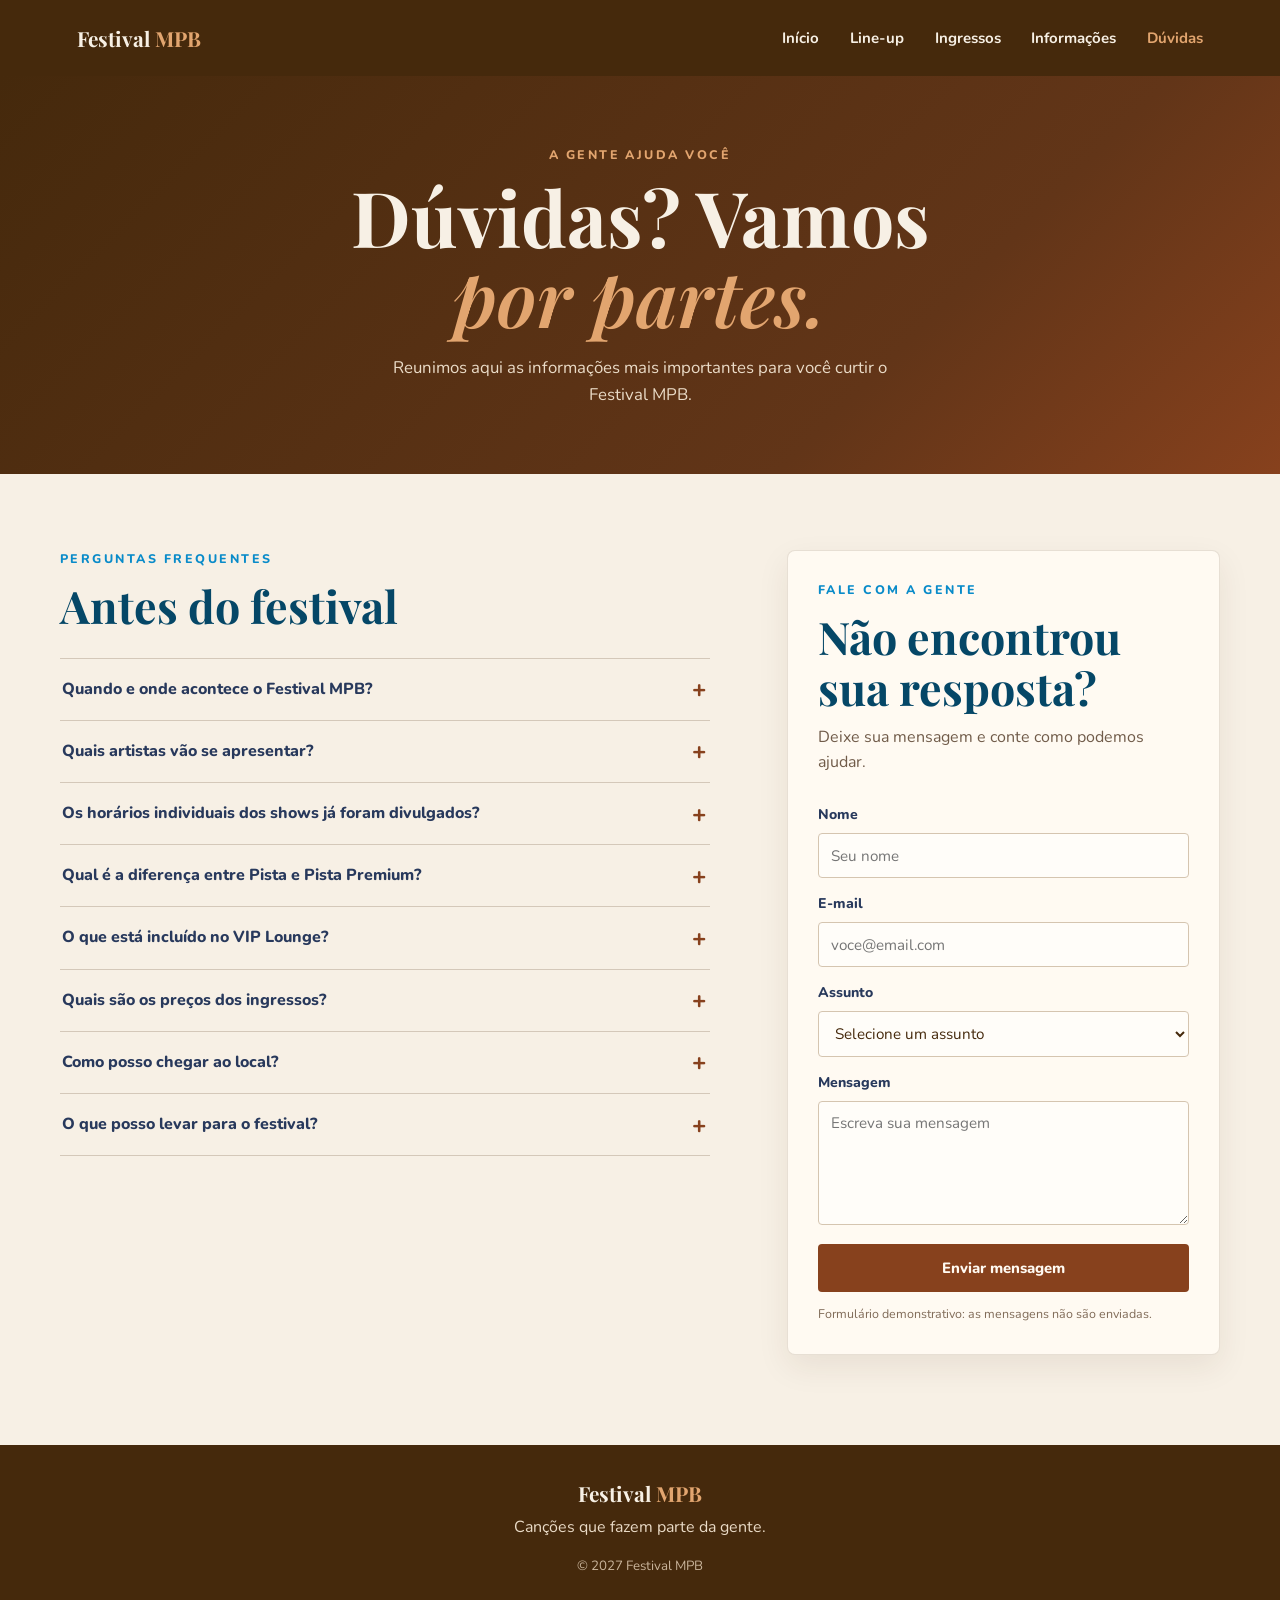
==== faq.html @ a31697d5 "finalizcao do faq.html" ====
<!doctype html>
<html lang="pt-BR">
<head>
  <meta charset="utf-8">
  <meta name="viewport" content="width=device-width, initial-scale=1">
  <meta name="theme-color" content="#45290c">
  <meta name="description" content="Perguntas frequentes e contato do Festival MPB, no Rio de Janeiro.">
  <title>Dúvidas e contato | Festival MPB</title>
  <link rel="preconnect" href="https://fonts.googleapis.com">
  <link rel="preconnect" href="https://fonts.gstatic.com" crossorigin>
  <link href="https://fonts.googleapis.com/css2?family=Nunito:wght@400;600;700;800&family=Playfair+Display:wght@600;700&display=swap" rel="stylesheet">
  <link rel="stylesheet" href="style.css">
</head>
<body>
  <header class="site-header">
    <a class="brand" href="index.html" aria-label="Festival MPB — início">Festival <span>MPB</span></a>
    <nav class="main-nav" aria-label="Navegação principal">
      <a href="index.html">Início</a><a href="lineup.html">Line-up</a><a href="ingressos.html">Ingressos</a><a href="informacoes.html">Informações</a><a href="faq.html" aria-current="page">Dúvidas</a>
    </nav>
  </header>
  <main>
    <section class="faq-hero"><p class="eyebrow">A gente ajuda você</p><h1>Dúvidas? Vamos<br><em>por partes.</em></h1><p>Reunimos aqui as informações mais importantes para você curtir o Festival MPB.</p></section>
    <section class="faq-content">
      <div class="faq-list">
        <p class="eyebrow">Perguntas frequentes</p>
        <h2>Antes do festival</h2>
        <details class="faq-item"><summary>Quando e onde acontece o Festival MPB?</summary><p>O festival acontece de 20 a 25 de janeiro de 2027, no Parque Bondinho Pão de Açúcar, na Avenida Pasteur, 520 — Urca, Rio de Janeiro.</p></details>
        <details class="faq-item"><summary>Quais artistas vão se apresentar?</summary><p>Jorge Vercillo, Djavan, Marisa Monte, Gilberto Gil, Maria Bethânia, Chico Buarque, Milton Nascimento e Roberto Carlos fazem parte da programação. No dia 25 acontece um bis com uma hora para cada artista, a partir das 13h. Consulte a página de <a href="lineup.html">line-up</a> para ver a programação.</p></details>
        <details class="faq-item"><summary>Os horários individuais dos shows já foram divulgados?</summary><p>Por enquanto, a programação indica as faixas da manhã (8h às 17h) e da noite (18h às 3h) entre os dias 20 e 23. Os horários individuais serão divulgados em breve.</p></details>
        <details class="faq-item"><summary>Qual é a diferença entre Pista e Pista Premium?</summary><p>A Pista é a opção padrão, sem assentos. A Pista Premium inclui assentos e vista panorâmica dos shows.</p></details>
        <details class="faq-item"><summary>O que está incluído no VIP Lounge?</summary><p>O VIP Lounge reúne os benefícios da Pista Premium e oferece área coberta, espaços de descanso, comida e acesso ao Bondinho.</p></details>
        <details class="faq-item"><summary>Quais são os preços dos ingressos?</summary><p>A Pista custa R$ 150, a Pista Premium custa R$ 450 e o VIP Lounge custa R$ 1.150. Veja todos os detalhes na página de <a href="ingressos.html">ingressos</a>.</p></details>
        <details class="faq-item"><summary>Como posso chegar ao local?</summary><p>O Parque fica na Avenida Pasteur, 520, na Urca. Há opções de ônibus e de metrô com integração de ônibus. Veja o <a href="informacoes.html">mapa e as orientações de chegada</a>.</p></details>
        <details class="faq-item"><summary>O que posso levar para o festival?</summary><p>Como orientação geral, traga seu ingresso, documento com foto, celular e uma bolsa pequena com itens pessoais. Armas, objetos cortantes, fogos de artifício, recipientes de vidro e objetos volumosos não são permitidos. A lista definitiva será publicada pela organização; confira as <a href="informacoes.html">regras gerais</a> antes do evento.</p></details>
      </div>
      <aside class="contact-panel" id="contato">
        <p class="eyebrow">Fale com a gente</p><h2>Não encontrou<br>sua resposta?</h2><p class="contact-intro">Deixe sua mensagem e conte como podemos ajudar.</p>
        <form class="contact-form">
          <label for="nome">Nome</label><input id="nome" name="nome" type="text" placeholder="Seu nome" autocomplete="name">
          <label for="email">E-mail</label><input id="email" name="email" type="email" placeholder="voce@email.com" autocomplete="email">
          <label for="assunto">Assunto</label><select id="assunto" name="assunto"><option value="" selected disabled>Selecione um assunto</option><option>Ingressos</option><option>Programação</option><option>Acesso e transporte</option><option>Outro assunto</option></select>
          <label for="mensagem">Mensagem</label><textarea id="mensagem" name="mensagem" rows="5" placeholder="Escreva sua mensagem"></textarea>
          <button type="button" class="button button-primary">Enviar mensagem</button>
        </form>
        <p class="form-note">Formulário demonstrativo: as mensagens não são enviadas.</p>
      </aside>
    </section>
  </main>
  <footer class="site-footer"><a class="brand" href="index.html">Festival <span>MPB</span></a><p>Canções que fazem parte da gente.</p><small>© 2027 Festival MPB</small></footer>
</body>
</html>
---- style.css ----
:root {
  --brown: #45290c;
  --rust: #87411d;
  --blue: #054767;
  --sky: #098bc9;
  --ink-blue: #28395c;
  --cream: #f7f0e5;
  --paper: #fffaf2;
  --serif: "Playfair Display", Georgia, serif;
  --sans: "Nunito", Arial, sans-serif;
}

* { box-sizing: border-box; }
html { scroll-behavior: smooth; }
body { margin: 0; color: var(--brown); background: var(--cream); font-family: var(--sans); }
a { color: inherit; }
.site-header { min-height: 76px; padding: 16px clamp(20px, 6vw, 88px); display: flex; align-items: center; justify-content: space-between; gap: 24px; background: var(--brown); color: var(--cream); }
.brand { font: 700 1.3rem var(--serif); text-decoration: none; white-space: nowrap; }
.brand span { color: #e2a56f; }
.main-nav { display: flex; align-items: center; flex-wrap: wrap; justify-content: flex-end; gap: clamp(14px, 2.4vw, 34px); }
.main-nav a { color: var(--cream); text-decoration: none; font-size: .94rem; font-weight: 700; }
.main-nav a:hover, .main-nav a[aria-current="page"] { color: #e2a56f; }
.lineup-hero { min-height: 380px; padding: 78px 24px 64px; text-align: center; color: var(--cream); background: linear-gradient(135deg, rgba(69,41,12,.97), rgba(69,41,12,.86)), radial-gradient(ellipse at 50% 100%, #87411d, transparent 66%); }
.eyebrow { margin: 0 0 14px; color: var(--sky); font-size: .78rem; font-weight: 800; letter-spacing: .2em; text-transform: uppercase; }
.lineup-hero .eyebrow { color: #e2a56f; }
.lineup-hero h1 { margin: 0; font: 600 clamp(2.5rem, 6vw, 4.4rem)/1.07 var(--serif); }
.lineup-hero h1 em { color: #e2a56f; font-weight: 600; }
.hero-copy { margin: 20px auto 22px; max-width: 520px; color: #eadbc7; font-size: 1.08rem; }
.text-link { display: inline-flex; gap: 10px; align-items: center; color: #fff; font-weight: 800; text-decoration-color: #e2a56f; text-underline-offset: 5px; }
.schedule-section { width: min(1080px, calc(100% - 40px)); margin: 0 auto; padding: 72px 0 88px; }
.section-heading { margin-bottom: 48px; text-align: center; }
.section-heading h2 { margin: 0; color: var(--blue); font: 700 clamp(2.1rem, 4vw, 3rem) var(--serif); }
.section-heading > p:last-child { margin: 12px 0 0; color: #705b49; }
.day-block { padding: 28px 0 40px; border-top: 1px solid rgba(69,41,12,.2); }
.day-heading { display: flex; align-items: center; gap: 18px; margin-bottom: 22px; }
.day-number { color: var(--rust); font: 700 3rem/.95 var(--serif); }
.day-heading h3 { margin: 0; color: var(--blue); font: 700 1.45rem var(--serif); }
.day-heading p { margin: 3px 0 0; color: #806b58; font-size: .9rem; }
.artist-grid { display: grid; grid-template-columns: repeat(2, minmax(0, 1fr)); gap: 22px; }
.artist-card { display: grid; grid-template-columns: minmax(130px, 39%) 1fr; min-height: 190px; overflow: hidden; background: var(--paper); border: 1px solid rgba(69,41,12,.12); border-radius: 8px; box-shadow: 0 8px 24px rgba(69,41,12,.07); }
.artist-card img { width: 100%; height: 100%; min-height: 190px; object-fit: cover; object-position: center 28%; background: #e3d3bf; }
.artist-info { display: flex; flex-direction: column; justify-content: center; padding: 20px; }
.artist-slot { margin: 0 0 7px; color: var(--sky); font-size: .75rem; font-weight: 800; letter-spacing: .09em; text-transform: uppercase; }
.artist-info h4 { margin: 0; color: var(--ink-blue); font: 700 clamp(1.2rem, 2vw, 1.55rem) var(--serif); }
.artist-stage { margin: 9px 0 0; color: #806b58; font-size: .88rem; }
.intermission { display: flex; align-items: center; justify-content: space-between; gap: 20px; }
.intermission .day-heading { margin: 0; }
.intermission-note { color: #806b58; }
.encore-block { padding: 30px; border: 1px solid rgba(135,65,29,.28); border-radius: 10px; background: #f0e3d1; }
.encore-intro { margin: 0 0 18px; color: #705b49; }
.encore-list { display: grid; grid-template-columns: repeat(2, minmax(0, 1fr)); margin: 0; padding: 0; list-style: none; border-top: 1px solid rgba(69,41,12,.16); }
.encore-list li { display: flex; gap: 18px; padding: 12px 8px; border-bottom: 1px solid rgba(69,41,12,.16); }
.encore-list time { min-width: 42px; color: var(--rust); font-weight: 800; }
.encore-list span { color: var(--ink-blue); font-weight: 700; }
.encore-stage { margin-top: 18px; }
.schedule-note { margin: 22px 0 0; color: #806b58; font-size: .85rem; text-align: center; }
.site-footer { padding: 34px 24px; color: var(--cream); background: var(--brown); text-align: center; }
.site-footer p { margin: 8px 0 16px; color: #eadbc7; }
.site-footer small { color: #c9b49b; }

@media (max-width: 700px) {
  .site-header { align-items: flex-start; flex-direction: column; }
  .main-nav { justify-content: flex-start; gap: 10px 20px; }
  .lineup-hero { min-height: 340px; padding-top: 65px; }
  .artist-grid { grid-template-columns: 1fr; gap: 14px; }
  .artist-card { grid-template-columns: 38% 1fr; min-height: 165px; }
  .artist-card img { min-height: 165px; }
  .artist-info { padding: 15px; }
  .intermission { align-items: flex-start; flex-direction: column; }
  .encore-block { padding: 22px 17px; }
  .encore-list { grid-template-columns: 1fr; }
}

/* Página inicial */
.home-hero { position: relative; display: flex; align-items: center; min-height: min(690px, calc(100vh - 76px)); padding: 80px clamp(24px, 10vw, 150px); overflow: hidden; color: var(--cream); background: linear-gradient(90deg, rgba(40,24,9,.96) 0%, rgba(55,32,13,.83) 48%, rgba(55,32,13,.2) 100%), linear-gradient(0deg, rgba(40,24,9,.36), rgba(40,24,9,.12)), url("img/djavan.webp") center 36%/cover no-repeat; }
.home-hero-content { position: relative; z-index: 1; max-width: 650px; }
.home-hero .eyebrow { color: #e2a56f; }
.home-hero h1 { margin: 0; font: 700 clamp(3.2rem, 8vw, 6.4rem)/.99 var(--serif); letter-spacing: -.035em; }
.home-hero h1 em, .home-intro h2 em { color: #e2a56f; font-weight: 600; }
.home-lead { max-width: 520px; margin: 23px 0 28px; color: #f0e4d3; font-size: clamp(1rem, 1.6vw, 1.2rem); line-height: 1.65; }
.home-actions { display: flex; flex-wrap: wrap; gap: 12px; }
.button { display: inline-flex; min-height: 48px; align-items: center; justify-content: center; gap: 10px; padding: 12px 20px; border: 1px solid transparent; border-radius: 4px; font-size: .93rem; font-weight: 800; text-decoration: none; transition: transform .2s ease, background .2s ease; }
.button:hover { transform: translateY(-2px); }
.button-primary { color: #fffaf2; background: var(--rust); }
.button-primary:hover { background: #a45329; }
.button-outline { color: var(--cream); border-color: rgba(255,250,242,.65); background: rgba(69,41,12,.2); }
.button-outline:hover { background: rgba(255,250,242,.12); }
.home-meta { display: flex; align-items: center; gap: 20px; margin-top: 42px; color: #e8d9c6; font-size: .88rem; line-height: 1.35; }
.home-meta strong { display: block; color: #fffaf2; font: 700 1.35rem var(--serif); }
.home-meta i { width: 1px; height: 38px; background: #e2a56f; }
.hero-note { position: absolute; right: 5vw; bottom: 34px; display: flex; gap: 12px; color: #f0e4d3; font: italic 1.15rem var(--serif); }
.hero-note b { color: #e2a56f; }
.home-intro { max-width: 800px; margin: 0 auto; padding: 96px 24px 90px; text-align: center; }
.home-intro h2, .home-venue h2, .home-cta h2 { margin: 0; color: var(--blue); font: 700 clamp(2.3rem, 5vw, 4rem)/1.1 var(--serif); }
.home-intro h2 em { color: var(--rust); }
.home-intro > p:last-child { max-width: 640px; margin: 20px auto 0; color: #705b49; font-size: 1.05rem; line-height: 1.8; }
.featured-section { padding: 75px clamp(20px, 7vw, 100px) 90px; background: var(--paper); }
.featured-heading { display: flex; align-items: end; justify-content: space-between; gap: 24px; max-width: 1200px; margin: 0 auto 32px; }
.featured-heading h2 { margin: 0; color: var(--blue); font: 700 clamp(2rem, 4vw, 3.2rem)/1.12 var(--serif); }
.featured-heading > .text-link { flex: 0 0 auto; margin-bottom: 8px; color: var(--rust); }
.featured-grid { display: grid; grid-template-columns: repeat(3, minmax(0, 1fr)); gap: 20px; max-width: 1200px; margin: 0 auto; }
.featured-card { position: relative; min-height: 400px; overflow: hidden; border-radius: 7px; background: var(--brown); }
.featured-card::after { position: absolute; inset: 35% 0 0; background: linear-gradient(0deg, rgba(35,20,8,.92), transparent); content: ""; }
.featured-card img { width: 100%; height: 100%; min-height: 400px; object-fit: cover; transition: transform .5s ease; }
.featured-card:hover img { transform: scale(1.04); }
.featured-overlay { position: absolute; z-index: 1; right: 22px; bottom: 24px; left: 22px; color: #fffaf2; }
.featured-overlay p { margin: 0 0 5px; color: #e2a56f; font-size: .8rem; font-weight: 800; letter-spacing: .1em; text-transform: uppercase; }
.featured-overlay h3 { margin: 0; font: 700 2rem var(--serif); }
.home-venue { display: grid; grid-template-columns: 1fr 1fr; align-items: center; gap: 60px; padding: 90px clamp(24px, 12vw, 170px); background: #eee1d0; }
.venue-copy { max-width: 500px; }
.venue-copy > p:not(.eyebrow) { max-width: 490px; color: #705b49; line-height: 1.75; }
.venue-copy .text-link { margin-top: 8px; color: var(--rust); }
.venue-mark { display: flex; min-height: 320px; flex-direction: column; align-items: center; justify-content: center; padding: 36px; border: 1px solid rgba(135,65,29,.32); border-radius: 50% 50% 47% 53% / 52% 48% 52% 48%; color: var(--cream); text-align: center; background: radial-gradient(circle at 50% 42%, #27617a 0 18%, #17445b 19% 36%, #45290c 37% 100%); box-shadow: 0 18px 48px rgba(69,41,12,.16); }
.venue-mark span { color: #e8c39d; font-size: .84rem; font-weight: 800; letter-spacing: .16em; text-transform: uppercase; }
.venue-mark strong { margin: 8px 0; font: 700 clamp(2rem, 4vw, 3.25rem)/1 var(--serif); }
.venue-mark small { color: #e8d9c6; }
.home-cta { padding: 86px 24px 96px; text-align: center; background: var(--cream); }
.home-cta h2 { margin-bottom: 26px; }

@media (max-width: 700px) {
  .home-hero { min-height: 620px; padding: 65px 24px 90px; background-position: 58% center; }
  .home-hero h1 { font-size: clamp(3.3rem, 14vw, 5rem); }
  .hero-note { right: 22px; font-size: .95rem; }
  .home-meta { margin-top: 32px; }
  .home-intro { padding: 70px 24px; }
  .featured-section { padding: 65px 20px; }
  .featured-heading { align-items: flex-start; flex-direction: column; }
  .featured-grid { grid-template-columns: 1fr; gap: 14px; }
  .featured-card, .featured-card img { min-height: 360px; }
  .home-venue { grid-template-columns: 1fr; gap: 36px; padding: 68px 24px; }
  .venue-mark { min-height: 280px; }
}

/* Ingressos */
.tickets-hero { padding: 72px 24px 68px; color: var(--cream); text-align: center; background: linear-gradient(135deg, #45290c, #623518 70%, #87411d); }
.tickets-hero .eyebrow { color: #e2a56f; }
.tickets-hero h1 { margin: 0; font: 700 clamp(2.8rem, 6vw, 4.8rem)/1.04 var(--serif); }
.tickets-hero h1 em { color: #e2a56f; font-weight: 600; }
.tickets-hero > p:not(.eyebrow) { max-width: 570px; margin: 18px auto 22px; color: #eadbc7; font-size: 1.05rem; line-height: 1.65; }
.tickets-hero .text-link { color: #fffaf2; }
.ticket-section { width: min(1160px, calc(100% - 40px)); margin: 0 auto; padding: 76px 0 82px; }
.ticket-section .section-heading { margin-bottom: 38px; }
.ticket-section .section-heading > p:last-child { max-width: 590px; margin-right: auto; margin-left: auto; line-height: 1.6; }
.ticket-grid { display: grid; grid-template-columns: repeat(3, minmax(0, 1fr)); align-items: stretch; gap: 20px; }
.ticket-card { position: relative; overflow: hidden; border: 1px solid rgba(69,41,12,.16); border-radius: 8px; background: var(--paper); box-shadow: 0 12px 32px rgba(69,41,12,.08); }
.ticket-card-top { min-height: 185px; padding: 28px 26px 22px; color: var(--cream); background: var(--brown); }
.ticket-kicker { margin: 0 0 10px; color: #e2a56f; font-size: .75rem; font-weight: 800; letter-spacing: .13em; text-transform: uppercase; }
.ticket-card h3 { margin: 0; font: 700 clamp(1.7rem, 3vw, 2.25rem) var(--serif); }
.ticket-price { display: flex; align-items: baseline; gap: 8px; margin: 18px 0 0; color: #eadbc7; font-size: .86rem; }
.ticket-price strong { color: #fffaf2; font-size: 1.1rem; }
.ticket-card-body { display: flex; min-height: 290px; flex-direction: column; padding: 24px 26px 25px; }
.ticket-description { min-height: 52px; margin: 0; color: #705b49; line-height: 1.55; }
.ticket-card ul { display: grid; gap: 13px; margin: 22px 0 26px; padding: 0; list-style: none; }
.ticket-card li { position: relative; padding-left: 24px; color: var(--ink-blue); font-size: .93rem; line-height: 1.4; }
.ticket-card li::before { position: absolute; top: 0; left: 0; color: var(--sky); font-weight: 800; content: "✓"; }
.ticket-link { display: inline-flex; align-items: center; gap: 9px; margin-top: auto; color: var(--rust); font-size: .88rem; font-weight: 800; text-decoration-color: rgba(135,65,29,.45); text-underline-offset: 4px; }
.ticket-card-featured { border: 2px solid var(--rust); transform: translateY(-8px); }
.ticket-card-featured .ticket-card-top { background: var(--blue); }
.ticket-card-featured .ticket-kicker { color: #8fd5f1; }
.ticket-ribbon { position: absolute; top: 14px; right: -35px; width: 130px; padding: 5px 0; transform: rotate(39deg); color: #fff; background: var(--rust); font-size: .7rem; font-weight: 800; text-align: center; }
.ticket-card-vip .ticket-card-top { background: #28395c; }
.ticket-card-vip .ticket-kicker { color: #e2a56f; }
.ticket-note { margin: 30px 0 0; color: #806b58; font-size: .9rem; text-align: center; }
.ticket-bottom { padding: 65px 24px 72px; text-align: center; background: #eee1d0; }
.ticket-bottom h2 { margin: 0; color: var(--blue); font: 700 clamp(2rem, 4vw, 3rem) var(--serif); }
.ticket-bottom > p:not(.eyebrow) { margin: 13px 0 24px; color: #705b49; }

@media (max-width: 850px) {
  .ticket-grid { grid-template-columns: 1fr; max-width: 540px; margin: 0 auto; gap: 18px; }
  .ticket-card-featured { transform: none; }
  .ticket-card-body { min-height: auto; }
  .ticket-card-top { min-height: 165px; }
  .ticket-description { min-height: auto; }
}

/* Informações */
.info-hero { padding: 72px 24px 68px; color: var(--cream); text-align: center; background: linear-gradient(135deg, #45290c, #623518 70%, #87411d); }
.info-hero .eyebrow { color: #e2a56f; }
.info-hero h1 { margin: 0; font: 700 clamp(2.8rem, 6vw, 4.8rem)/1.04 var(--serif); }
.info-hero h1 em { color: #e2a56f; font-weight: 600; }
.info-hero > p:not(.eyebrow) { margin: 18px auto 0; color: #eadbc7; font-size: 1.05rem; }
.info-location { display: grid; grid-template-columns: minmax(260px, .78fr) minmax(0, 1.22fr); align-items: stretch; gap: 48px; width: min(1160px, calc(100% - 40px)); margin: 0 auto; padding: 78px 0; }
.info-location-copy { display: flex; flex-direction: column; align-items: flex-start; justify-content: center; }
.info-location-copy h2 { margin: 0 0 20px; color: var(--blue); font: 700 clamp(2rem, 4vw, 3rem)/1.1 var(--serif); }
.info-location-copy address { margin-bottom: 24px; color: #705b49; font-style: normal; line-height: 1.8; }
.map-frame { min-height: 360px; overflow: hidden; border: 1px solid rgba(69,41,12,.15); border-radius: 8px; background: #e8d9c6; box-shadow: 0 12px 32px rgba(69,41,12,.1); }
.map-frame iframe { display: block; width: 100%; height: 100%; min-height: 360px; border: 0; }
.arrival-section { padding: 74px max(20px, calc((100% - 1160px) / 2)) 70px; background: var(--paper); }
.arrival-section .section-heading { margin-bottom: 34px; }
.arrival-section .section-heading > p:last-child { max-width: 600px; margin-right: auto; margin-left: auto; }
.arrival-grid { display: grid; grid-template-columns: repeat(3, minmax(0, 1fr)); gap: 18px; }
.arrival-card { padding: 25px 24px 28px; border: 1px solid rgba(69,41,12,.13); border-radius: 7px; background: var(--cream); }
.arrival-icon { display: grid; width: 38px; height: 38px; place-items: center; border-radius: 50%; color: #fff; background: var(--rust); font-weight: 800; }
.arrival-card h3 { margin: 17px 0 8px; color: var(--blue); font: 700 1.35rem var(--serif); }
.arrival-card p { margin: 0; color: #705b49; font-size: .94rem; line-height: 1.65; }
.official-link { margin: 26px 0 0; color: #806b58; font-size: .88rem; text-align: center; }
.official-link a { color: var(--rust); font-weight: 800; text-underline-offset: 3px; }
.rules-section { width: min(1060px, calc(100% - 40px)); margin: 0 auto; padding: 76px 0 88px; }
.rules-section .section-heading { margin-bottom: 34px; }
.rules-grid { display: grid; grid-template-columns: repeat(2, minmax(0, 1fr)); gap: 20px; }
.rules-card { padding: 27px 28px; border-radius: 8px; }
.rules-allowed { background: #e8eee3; }
.rules-not-allowed { background: #f2e4da; }
.rules-card h3 { display: flex; align-items: center; gap: 11px; margin: 0 0 18px; color: var(--blue); font: 700 1.4rem var(--serif); }
.rules-card h3 span { display: grid; width: 28px; height: 28px; place-items: center; border-radius: 50%; color: #fff; background: #39714a; font: 800 1rem var(--sans); }
.rules-not-allowed h3 span { background: #a64c32; }
.rules-card ul { display: grid; gap: 12px; margin: 0; padding-left: 20px; color: #594737; line-height: 1.55; }
.rules-note { max-width: 810px; margin: 24px auto 0; color: #806b58; font-size: .88rem; line-height: 1.6; text-align: center; }

@media (max-width: 800px) {
  .info-location { grid-template-columns: 1fr; gap: 28px; padding: 60px 0; }
  .arrival-grid { grid-template-columns: 1fr; max-width: 580px; margin: 0 auto; }
  .rules-grid { grid-template-columns: 1fr; }
}

/* Dúvidas e contato */
.faq-hero { padding: 70px 24px 66px; color: var(--cream); text-align: center; background: linear-gradient(135deg, #45290c, #623518 70%, #87411d); }
.faq-hero .eyebrow { color: #e2a56f; }
.faq-hero h1 { margin: 0; font: 700 clamp(2.8rem, 6vw, 4.8rem)/1.04 var(--serif); }
.faq-hero h1 em { color: #e2a56f; font-weight: 600; }
.faq-hero > p:not(.eyebrow) { max-width: 540px; margin: 18px auto 0; color: #eadbc7; font-size: 1.05rem; line-height: 1.6; }
.faq-content { display: grid; grid-template-columns: minmax(0, 1.2fr) minmax(300px, .8fr); align-items: start; gap: clamp(32px, 6vw, 78px); width: min(1160px, calc(100% - 40px)); margin: 0 auto; padding: 76px 0 90px; }
.faq-list > h2, .contact-panel h2 { margin: 0 0 26px; color: var(--blue); font: 700 clamp(2rem, 3.5vw, 2.8rem)/1.12 var(--serif); }
.faq-item { border-bottom: 1px solid rgba(69,41,12,.2); }
.faq-item:first-of-type { border-top: 1px solid rgba(69,41,12,.2); }
.faq-item summary { position: relative; padding: 19px 34px 19px 2px; color: var(--ink-blue); cursor: pointer; font-weight: 800; line-height: 1.45; list-style: none; }
.faq-item summary::-webkit-details-marker { display: none; }
.faq-item summary::after { position: absolute; top: 50%; right: 4px; color: var(--rust); content: "+"; font-size: 1.5rem; transform: translateY(-50%); }
.faq-item[open] summary::after { content: "−"; }
.faq-item p { margin: -2px 30px 20px 2px; color: #705b49; font-size: .94rem; line-height: 1.7; }
.faq-item a { color: var(--rust); font-weight: 800; text-underline-offset: 3px; }
.contact-panel { padding: 30px; border: 1px solid rgba(69,41,12,.13); border-radius: 8px; background: var(--paper); box-shadow: 0 12px 32px rgba(69,41,12,.08); }
.contact-panel h2 { margin-bottom: 12px; }
.contact-intro { margin: 0 0 22px; color: #705b49; line-height: 1.6; }
.contact-form { display: grid; gap: 9px; }
.contact-form label { margin-top: 7px; color: var(--ink-blue); font-size: .88rem; font-weight: 800; }
.contact-form input, .contact-form select, .contact-form textarea { width: 100%; min-height: 45px; padding: 11px 12px; border: 1px solid #d5c5b0; border-radius: 4px; outline: none; color: var(--brown); background: #fffdf9; font: 400 .95rem var(--sans); }
.contact-form textarea { min-height: 120px; resize: vertical; }
.contact-form input:focus, .contact-form select:focus, .contact-form textarea:focus { border-color: var(--sky); box-shadow: 0 0 0 3px rgba(9,139,201,.12); }
.contact-form .button { margin-top: 10px; border: 0; cursor: default; font-family: var(--sans); }
.form-note { margin: 13px 0 0; color: #806b58; font-size: .78rem; line-height: 1.5; }

@media (max-width: 800px) {
  .faq-content { grid-template-columns: 1fr; }
  .contact-panel { max-width: 600px; }
}
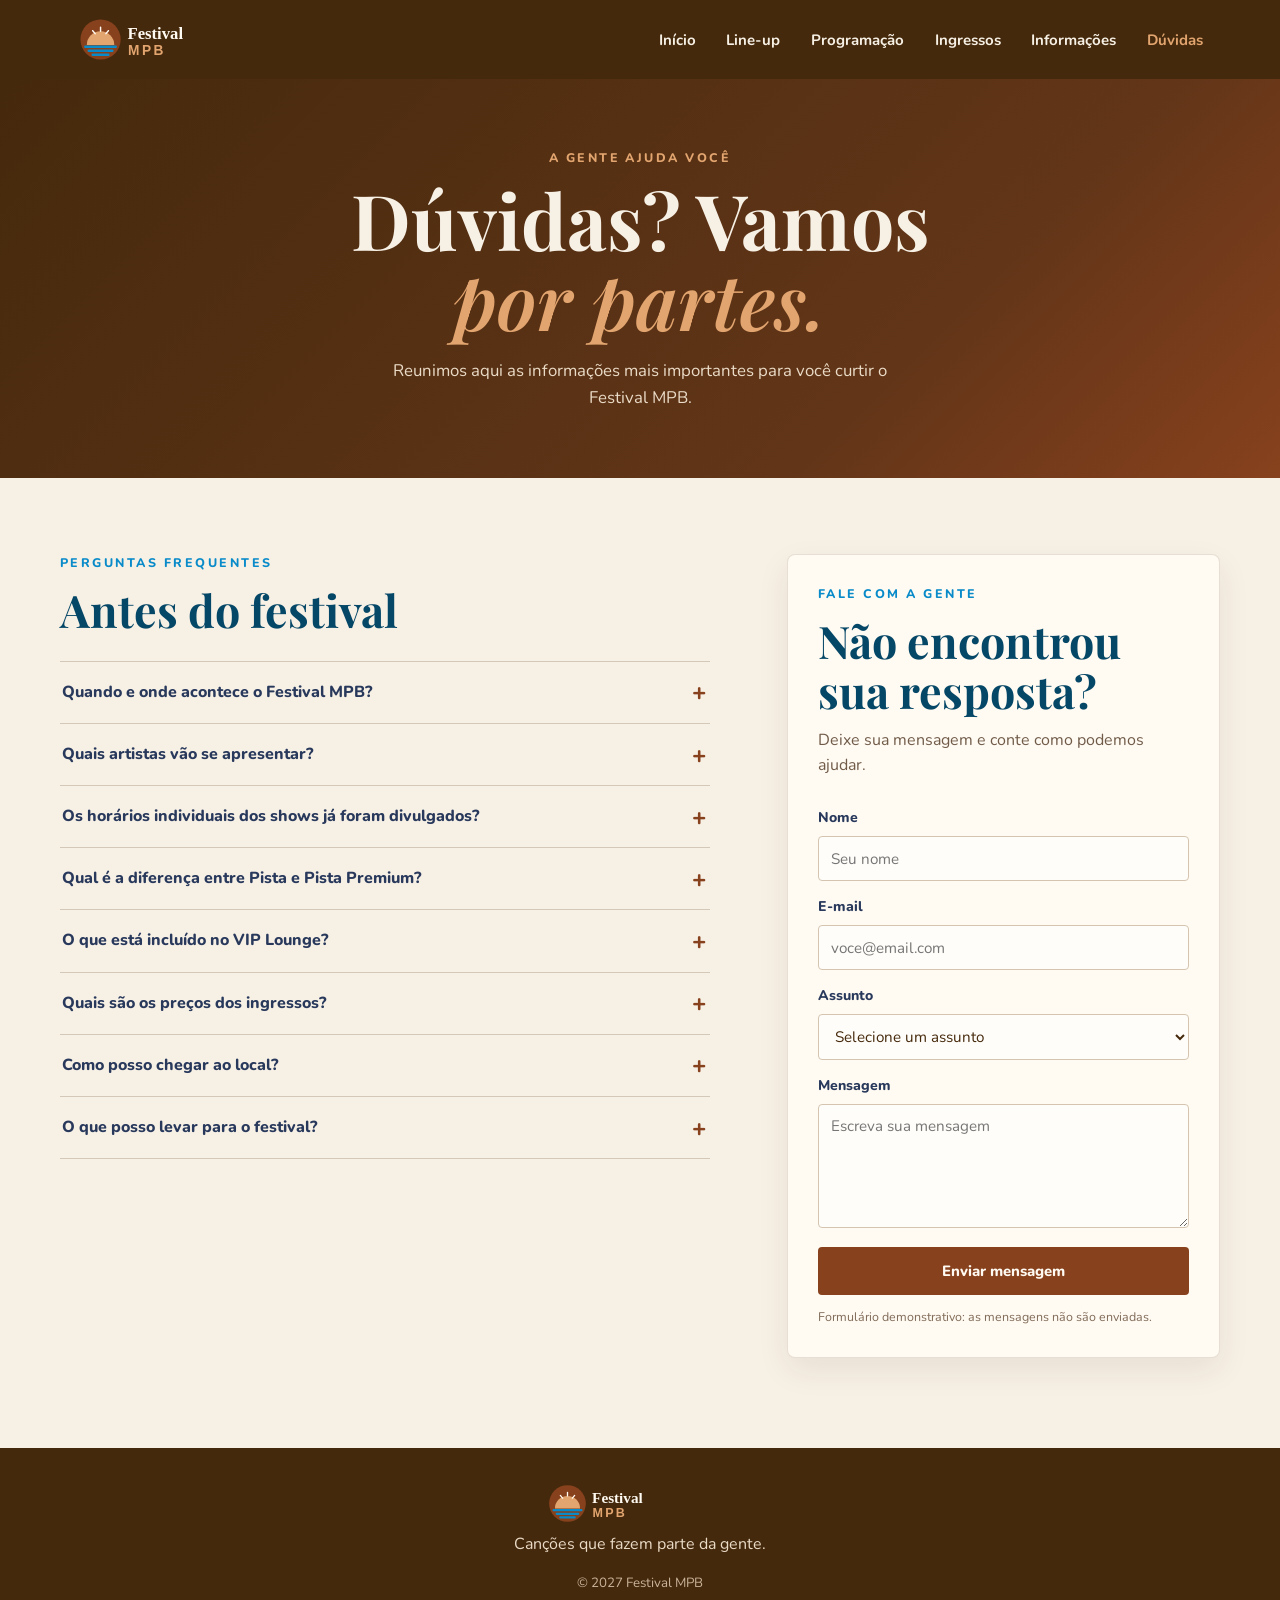
==== commit 09b235d8: "finalizcao do projeto + extras" ====
--- a/faq.html
+++ b/faq.html
@@ -6,6 +6,7 @@
   <meta name="theme-color" content="#45290c">
   <meta name="description" content="Perguntas frequentes e contato do Festival MPB, no Rio de Janeiro.">
   <title>Dúvidas e contato | Festival MPB</title>
+  <link rel="icon" type="image/svg+xml" href="img/favicon.svg">
   <link rel="preconnect" href="https://fonts.googleapis.com">
   <link rel="preconnect" href="https://fonts.gstatic.com" crossorigin>
   <link href="https://fonts.googleapis.com/css2?family=Nunito:wght@400;600;700;800&family=Playfair+Display:wght@600;700&display=swap" rel="stylesheet">
@@ -13,9 +14,9 @@
 </head>
 <body>
   <header class="site-header">
-    <a class="brand" href="index.html" aria-label="Festival MPB — início">Festival <span>MPB</span></a>
+    <a class="brand" href="index.html" aria-label="Festival MPB — início"><img src="img/festival-mpb-logo.svg" alt="Festival MPB"></a>
     <nav class="main-nav" aria-label="Navegação principal">
-      <a href="index.html">Início</a><a href="lineup.html">Line-up</a><a href="ingressos.html">Ingressos</a><a href="informacoes.html">Informações</a><a href="faq.html" aria-current="page">Dúvidas</a>
+      <a href="index.html">Início</a><a href="lineup.html">Line-up</a><a href="programacao.html">Programação</a><a href="ingressos.html">Ingressos</a><a href="informacoes.html">Informações</a><a href="faq.html" aria-current="page">Dúvidas</a>
     </nav>
   </header>
   <main>
@@ -46,6 +47,6 @@
       </aside>
     </section>
   </main>
-  <footer class="site-footer"><a class="brand" href="index.html">Festival <span>MPB</span></a><p>Canções que fazem parte da gente.</p><small>© 2027 Festival MPB</small></footer>
+  <footer class="site-footer"><a class="brand" href="index.html"><img src="img/festival-mpb-logo.svg" alt="Festival MPB"></a><p>Canções que fazem parte da gente.</p><small>© 2027 Festival MPB</small></footer>
 </body>
 </html>
--- a/style.css
+++ b/style.css
@@ -17,6 +17,7 @@
 .site-header { min-height: 76px; padding: 16px clamp(20px, 6vw, 88px); display: flex; align-items: center; justify-content: space-between; gap: 24px; background: var(--brown); color: var(--cream); }
 .brand { font: 700 1.3rem var(--serif); text-decoration: none; white-space: nowrap; }
 .brand span { color: #e2a56f; }
+.brand img { display: block; width: 206px; height: auto; }
 .main-nav { display: flex; align-items: center; flex-wrap: wrap; justify-content: flex-end; gap: clamp(14px, 2.4vw, 34px); }
 .main-nav a { color: var(--cream); text-decoration: none; font-size: .94rem; font-weight: 700; }
 .main-nav a:hover, .main-nav a[aria-current="page"] { color: #e2a56f; }
@@ -57,6 +58,7 @@
 .site-footer { padding: 34px 24px; color: var(--cream); background: var(--brown); text-align: center; }
 .site-footer p { margin: 8px 0 16px; color: #eadbc7; }
 .site-footer small { color: #c9b49b; }
+.site-footer .brand img { width: 188px; margin: 0 auto; }
 
 @media (max-width: 700px) {
   .site-header { align-items: flex-start; flex-direction: column; }
@@ -244,3 +246,41 @@
   .faq-content { grid-template-columns: 1fr; }
   .contact-panel { max-width: 600px; }
 }
+
+/* Programação completa */
+.program-hero { padding: 70px 24px 66px; color: var(--cream); text-align: center; background: linear-gradient(135deg, #45290c, #623518 70%, #87411d); }
+.program-hero .eyebrow { color: #e2a56f; }
+.program-hero h1 { margin: 0; font: 700 clamp(2.8rem, 6vw, 4.8rem)/1.04 var(--serif); }
+.program-hero h1 em { color: #e2a56f; font-weight: 600; }
+.program-hero > p:not(.eyebrow) { max-width: 550px; margin: 18px auto 0; color: #eadbc7; font-size: 1.05rem; line-height: 1.6; }
+.program-content { width: min(980px, calc(100% - 40px)); margin: 0 auto; padding: 42px 0 84px; }
+.program-jump { position: sticky; z-index: 5; top: 0; display: flex; flex-wrap: wrap; justify-content: center; gap: 8px; margin: 0 -12px 34px; padding: 12px; border-bottom: 1px solid rgba(69,41,12,.12); background: rgba(247,240,229,.96); backdrop-filter: blur(10px); }
+.program-jump a { padding: 8px 13px; border-radius: 30px; color: var(--blue); background: #fffaf2; font-size: .88rem; font-weight: 800; text-decoration: none; }
+.program-jump a:hover, .program-jump a:focus-visible { color: white; background: var(--rust); }
+.program-day { margin: 0 0 24px; padding: 26px 30px 20px; border: 1px solid rgba(69,41,12,.14); border-radius: 8px; background: var(--paper); box-shadow: 0 8px 24px rgba(69,41,12,.05); scroll-margin-top: 76px; }
+.program-day > header { display: flex; align-items: center; gap: 17px; margin-bottom: 16px; }
+.program-day > header > span { color: var(--rust); font: 700 2.7rem/.95 var(--serif); }
+.program-day header h2 { margin: 0; color: var(--blue); font: 700 1.45rem var(--serif); }
+.program-day header p { margin: 3px 0 0; color: #806b58; font-size: .87rem; }
+.program-day ol { margin: 0; padding: 0; list-style: none; }
+.program-day li { display: grid; grid-template-columns: 120px 1fr; gap: 14px; align-items: center; padding: 17px 4px; border-top: 1px solid rgba(69,41,12,.12); }
+.program-day li time { color: var(--rust); font-size: .93rem; font-weight: 800; }
+.program-day li h3, .rest-note h3 { margin: 0; color: var(--ink-blue); font: 700 1.15rem var(--serif); }
+.program-day li p, .rest-note p { margin: 4px 0 0; color: #806b58; font-size: .84rem; }
+.program-rest { background: #f0e3d1; }
+.rest-note { padding: 16px 4px 6px; border-top: 1px solid rgba(69,41,12,.12); }
+.program-encore { border-color: rgba(135,65,29,.3); background: #f0e3d1; }
+.program-note { max-width: 760px; margin: 25px auto 0; color: #806b58; font-size: .88rem; line-height: 1.6; text-align: center; }
+
+@media (max-width: 700px) {
+  .brand img { width: 188px; }
+  .site-header { gap: 15px; }
+  .main-nav { width: 100%; }
+  .main-nav a { font-size: .89rem; }
+  .program-content { width: min(100% - 28px, 980px); padding-top: 24px; }
+  .program-jump { justify-content: flex-start; flex-wrap: nowrap; overflow-x: auto; margin-right: -14px; margin-left: -14px; }
+  .program-jump a { flex: 0 0 auto; }
+  .program-day { padding: 21px 18px 16px; }
+  .program-day li { grid-template-columns: 1fr; gap: 6px; }
+  .program-day li time { font-size: .85rem; }
+}
